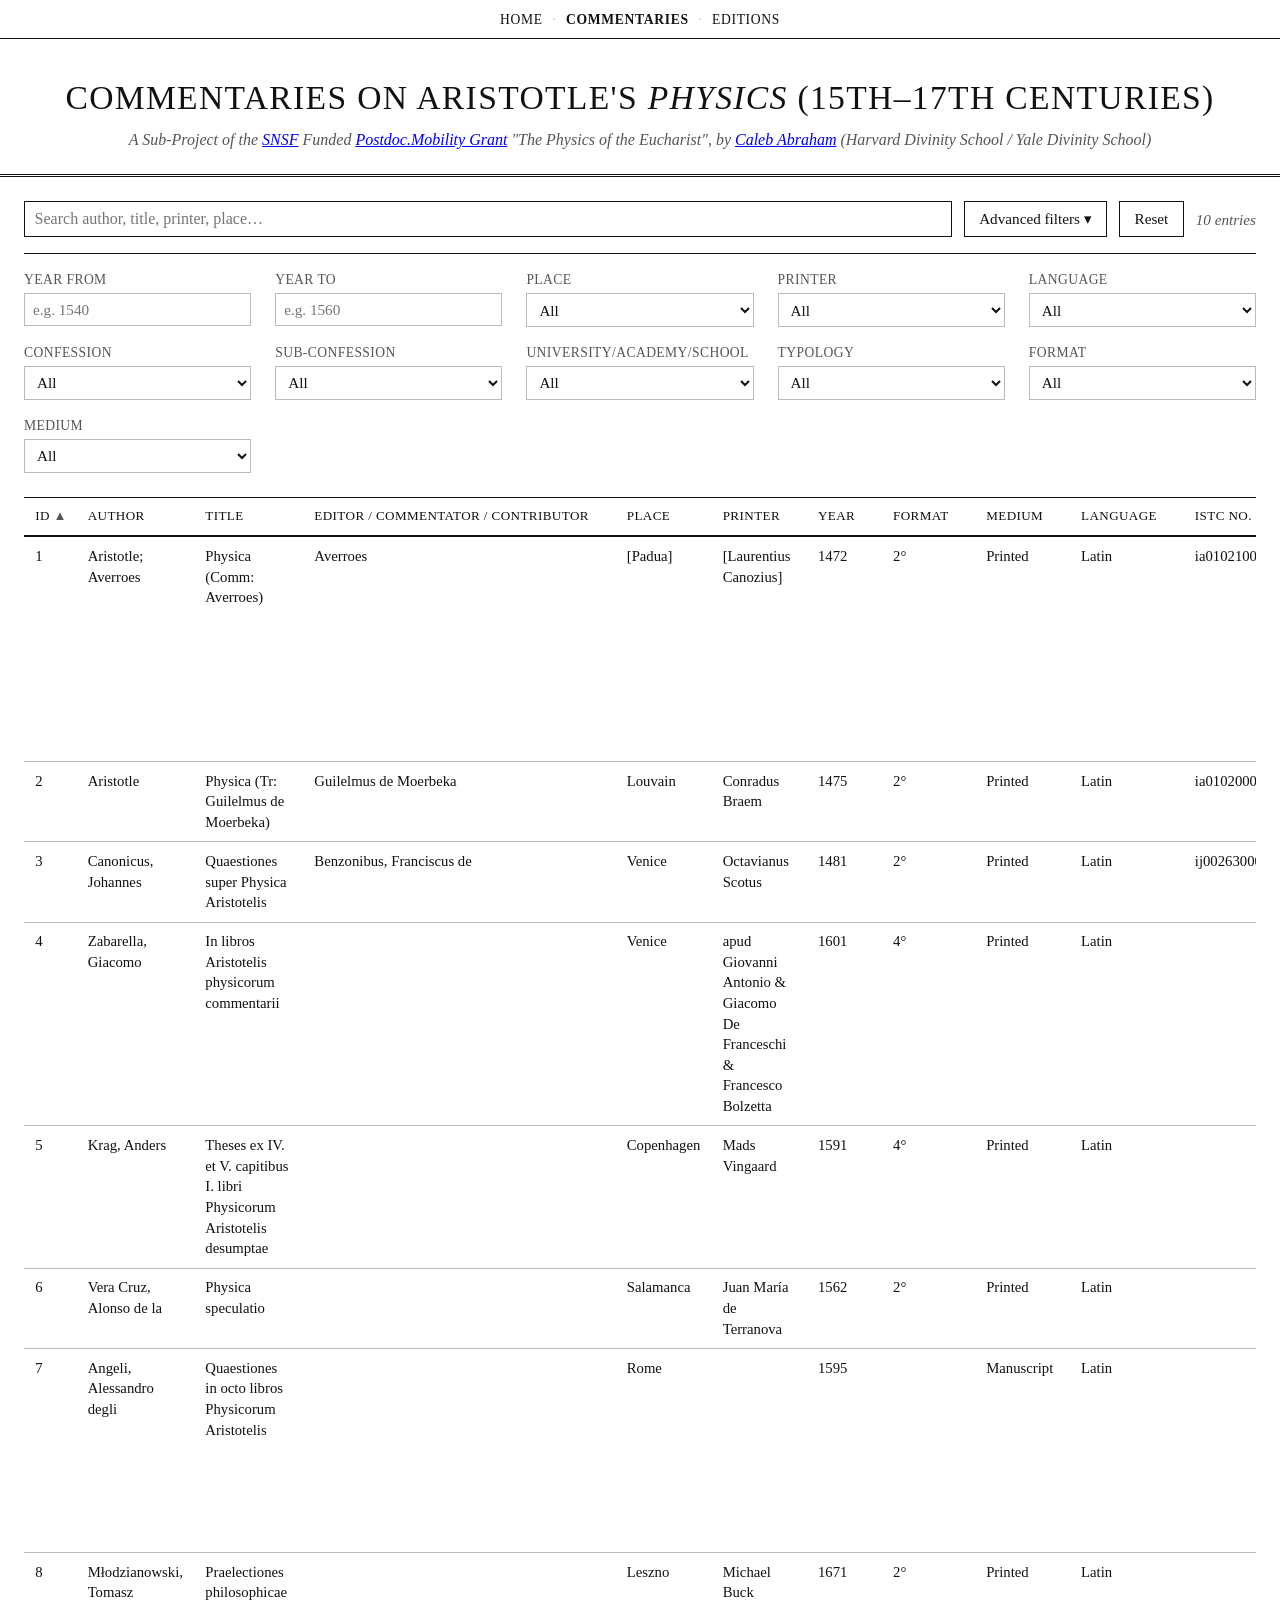
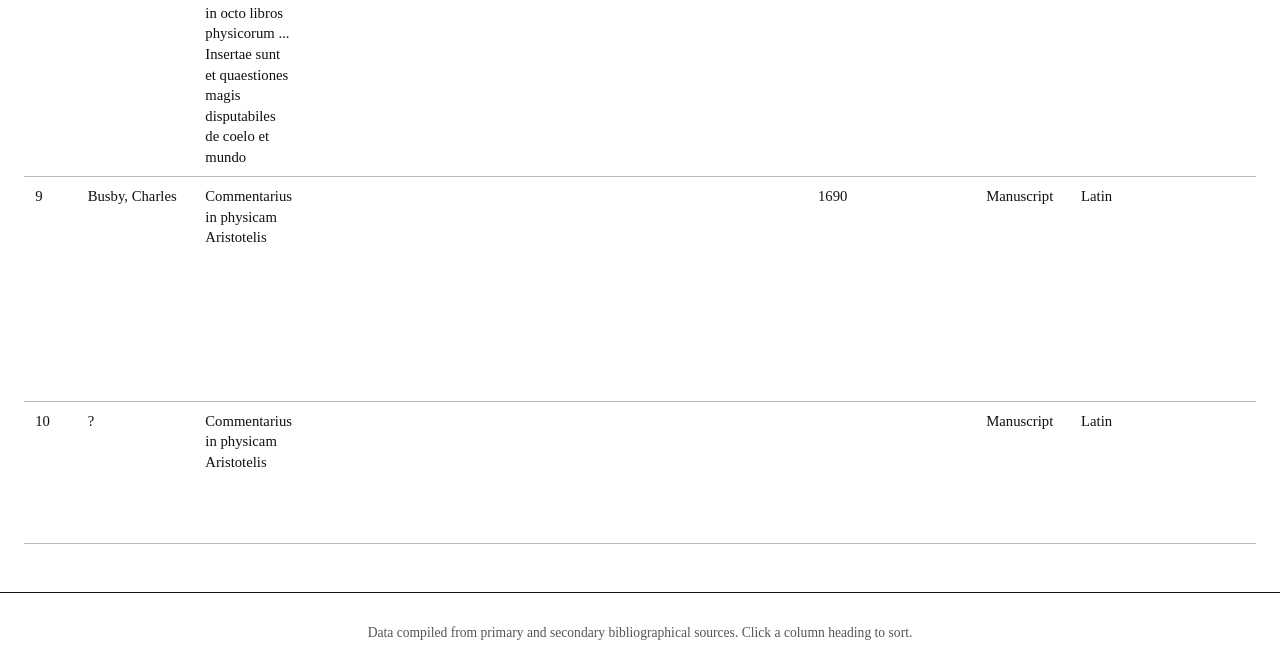
==== commentaries.html @ c19f4fed "Add files via upload" ====
<!DOCTYPE html>
<html lang="en">
<head>
<meta charset="UTF-8">
<meta name="viewport" content="width=device-width, initial-scale=1.0">
<title>Commentaries on Aristotle's Physics — Database</title>
<link rel="stylesheet" href="styles.css">
</head>
<body data-source="commentaries.json">

<nav class="site-nav" aria-label="Database navigation">
  <a href="index.html">Home</a>
  <span class="nav-sep">·</span>
  <span class="current" aria-current="page">Commentaries</span>
  <span class="nav-sep">·</span>
  <a href="editions.html">Editions</a>
</nav>

<header class="site-header">
  <h1>Commentaries on Aristotle's <em>Physics</em> (15th–17th centuries)</h1>
  <p class="subtitle">A Sub-Project of the <a href="https://www.snf.ch/en">SNSF</a> Funded <a href="https://www.snf.ch/en/XIZpfY3iVS5KRRoD/funding/careers/postdoc-mobility">Postdoc.Mobility Grant</a> "The Physics of the Eucharist", by <a href="https://orcid.org/0000-0002-2073-8390">Caleb Abraham</a> (Harvard Divinity School / Yale Divinity School)</p>
</header>

<main>

  <section class="controls" aria-label="Search and filter controls">

    <div class="search-row">
      <label for="search-box" class="visually-hidden">Search the catalogue</label>
      <input type="text" id="search-box" placeholder="Search author, title, printer, place…">
      <button id="toggle-filters" type="button" aria-expanded="false" aria-controls="filter-panel">
        Advanced filters ▾
      </button>
      <button id="reset-filters" type="button">Reset</button>
      <span class="result-count" id="result-count"></span>
    </div>

    <div class="filter-panel" id="filter-panel" hidden>

      <div class="filter-field">
        <label for="filter-year-min">Year from</label>
        <input type="number" id="filter-year-min" placeholder="e.g. 1540">
      </div>

      <div class="filter-field">
        <label for="filter-year-max">Year to</label>
        <input type="number" id="filter-year-max" placeholder="e.g. 1560">
      </div>

      <div class="filter-field">
        <label for="filter-place">Place</label>
        <select id="filter-place"><option value="">All</option></select>
      </div>

      <div class="filter-field">
        <label for="filter-printer">Printer</label>
        <select id="filter-printer"><option value="">All</option></select>
      </div>

      <div class="filter-field">
        <label for="filter-language">Language</label>
        <select id="filter-language"><option value="">All</option></select>
      </div>

      <div class="filter-field">
        <label for="filter-confession">Confession</label>
        <select id="filter-confession"><option value="">All</option></select>
      </div>

      <div class="filter-field">
        <label for="filter-subconfession">Sub-Confession</label>
        <select id="filter-subconfession"><option value="">All</option></select>
      </div>

      <div class="filter-field">
        <label for="filter-university">University/Academy/School</label>
        <select id="filter-university"><option value="">All</option></select>
      </div>

      <div class="filter-field">
        <label for="filter-typology">Typology</label>
        <select id="filter-typology"><option value="">All</option></select>
      </div>

      <div class="filter-field">
        <label for="filter-format">Format</label>
        <select id="filter-format"><option value="">All</option></select>
      </div>

      <div class="filter-field">
        <label for="filter-medium">Medium</label>
        <select id="filter-medium"><option value="">All</option></select>
      </div>

    </div>

  </section>

  <section class="table-wrapper" aria-label="Book catalogue">
    <table id="book-table">
      <thead>
        <tr id="table-head-row">
          <!-- populated by script.js -->
        </tr>
      </thead>
      <tbody id="table-body">
        <!-- populated by script.js -->
      </tbody>
    </table>
    <p id="no-results" hidden>No entries match the current search and filters.</p>
  </section>

</main>

<footer class="site-footer">
  <p>Data compiled from primary and secondary bibliographical sources. Click a column heading to sort.</p>
</footer>

<script src="script.js"></script>
</body>
</html>
---- styles.css ----
/* ============================================================
   Stylesheet
   Sober, black-and-white. Times New Roman.
   ============================================================ */

:root {
  --ink: #111111;
  --paper: #ffffff;
  --rule: #111111;
  --rule-light: #bbbbbb;
  --muted: #555555;
  --hover-bg: #f2f2f2;
}

* {
  box-sizing: border-box;
}

html, body {
  margin: 0;
  padding: 0;
  background: var(--paper);
  color: var(--ink);
  font-family: "Times New Roman", Times, "Liberation Serif", Georgia, serif;
}

body {
  font-size: 16px;
  line-height: 1.4;
}

.visually-hidden {
  position: absolute;
  width: 1px;
  height: 1px;
  overflow: hidden;
  clip: rect(0 0 0 0);
  white-space: nowrap;
}

/* ---------- Site navigation ---------- */

.site-nav {
  display: flex;
  justify-content: center;
  align-items: center;
  gap: 0.6rem;
  padding: 0.6rem 1rem;
  border-bottom: 1px solid var(--rule);
  font-size: 0.85rem;
  text-transform: uppercase;
  letter-spacing: 0.05em;
}

.site-nav a {
  color: var(--ink);
  text-decoration: none;
}

.site-nav a:hover {
  text-decoration: underline;
}

.site-nav .current {
  font-weight: bold;
}

.site-nav .nav-sep {
  color: var(--rule-light);
}

/* ---------- Header ---------- */

.site-header {
  border-bottom: 3px double var(--rule);
  padding: 2.2rem 2rem 1.4rem;
  text-align: center;
}

.site-header h1 {
  margin: 0;
  font-weight: normal;
  font-size: 2.1rem;
  letter-spacing: 0.04em;
  text-transform: uppercase;
}

.site-header .subtitle {
  margin: 0.5rem 0 0;
  font-style: italic;
  color: var(--muted);
  font-size: 1rem;
}

/* ---------- Main layout ---------- */

main {
  max-width: 1400px;
  margin: 0 auto;
  padding: 1.5rem 1.5rem 3rem;
}

/* ---------- Home page ---------- */

.home-main {
  max-width: 780px;
  margin: 0 auto;
  padding: 2.5rem 1.5rem 3rem;
}

.home-intro {
  font-size: 1.05rem;
  line-height: 1.6;
  text-align: center;
  margin-bottom: 2.5rem;
}

.database-links {
  display: grid;
  grid-template-columns: 1fr 1fr;
  gap: 1.5rem;
}

.database-card {
  display: flex;
  flex-direction: column;
  gap: 0.6rem;
  border: 1px solid var(--rule);
  padding: 1.6rem 1.5rem;
  text-decoration: none;
  color: var(--ink);
}

.database-card:hover {
  background: var(--hover-bg);
}

.database-card h2 {
  margin: 0;
  font-weight: normal;
  text-transform: uppercase;
  letter-spacing: 0.04em;
  font-size: 1.2rem;
  border-bottom: 1px solid var(--rule-light);
  padding-bottom: 0.5rem;
}

.database-card p {
  margin: 0;
  font-size: 0.95rem;
  line-height: 1.5;
  flex-grow: 1;
}

.card-cta {
  font-style: italic;
  font-size: 0.9rem;
  color: var(--muted);
}

@media (max-width: 640px) {
  .database-links {
    grid-template-columns: 1fr;
  }
}

/* ---------- Controls ---------- */

.controls {
  margin-bottom: 1.5rem;
}

.search-row {
  display: flex;
  flex-wrap: wrap;
  align-items: center;
  gap: 0.75rem;
  border-bottom: 1px solid var(--rule);
  padding-bottom: 1rem;
}

#search-box {
  flex: 1 1 320px;
  font-family: inherit;
  font-size: 1rem;
  padding: 0.5rem 0.6rem;
  border: 1px solid var(--rule);
  background: var(--paper);
  color: var(--ink);
}

button {
  font-family: inherit;
  font-size: 0.95rem;
  background: var(--paper);
  color: var(--ink);
  border: 1px solid var(--rule);
  padding: 0.5rem 0.9rem;
  cursor: pointer;
}

button:hover {
  background: var(--hover-bg);
}

.result-count {
  margin-left: auto;
  font-style: italic;
  color: var(--muted);
  font-size: 0.95rem;
  white-space: nowrap;
}

.filter-panel {
  display: grid;
  grid-template-columns: repeat(auto-fill, minmax(200px, 1fr));
  gap: 1rem 1.5rem;
  padding-top: 1rem;
}

.filter-field {
  display: flex;
  flex-direction: column;
  gap: 0.25rem;
}

.filter-field label {
  font-size: 0.85rem;
  text-transform: uppercase;
  letter-spacing: 0.03em;
  color: var(--muted);
}

.filter-field input,
.filter-field select {
  font-family: inherit;
  font-size: 0.95rem;
  padding: 0.4rem 0.5rem;
  border: 1px solid var(--rule-light);
  background: var(--paper);
  color: var(--ink);
}

/* ---------- Table ---------- */

.table-wrapper {
  overflow-x: auto;
  border-top: 1px solid var(--rule);
}

table {
  border-collapse: collapse;
  width: 100%;
  min-width: 1600px;
}

thead th {
  position: sticky;
  top: 0;
  background: var(--paper);
  border-bottom: 2px solid var(--rule);
  text-align: left;
  padding: 0.6rem 0.7rem;
  font-weight: normal;
  text-transform: uppercase;
  font-size: 0.82rem;
  letter-spacing: 0.03em;
  cursor: pointer;
  white-space: nowrap;
  user-select: none;
}

thead th:hover {
  background: var(--hover-bg);
}

thead th .arrow {
  display: inline-block;
  width: 0.9em;
  color: var(--muted);
}

tbody td {
  border-bottom: 1px solid var(--rule-light);
  padding: 0.55rem 0.7rem;
  vertical-align: top;
  font-size: 0.92rem;
}

tbody tr:hover {
  background: var(--hover-bg);
}

tbody td.notes-cell,
tbody td.title-cell {
  max-width: 320px;
}

tbody td a {
  color: var(--ink);
  text-decoration: underline;
}

#no-results {
  text-align: center;
  padding: 2rem 0;
  font-style: italic;
  color: var(--muted);
}

/* ---------- Footer ---------- */

.site-footer {
  border-top: 1px solid var(--rule);
  padding: 1rem 2rem;
  text-align: center;
  font-size: 0.85rem;
  color: var(--muted);
}

/* ---------- Responsive ---------- */

@media (max-width: 700px) {
  .site-header h1 {
    font-size: 1.5rem;
  }
  .search-row {
    flex-direction: column;
    align-items: stretch;
  }
  .result-count {
    margin-left: 0;
  }
}
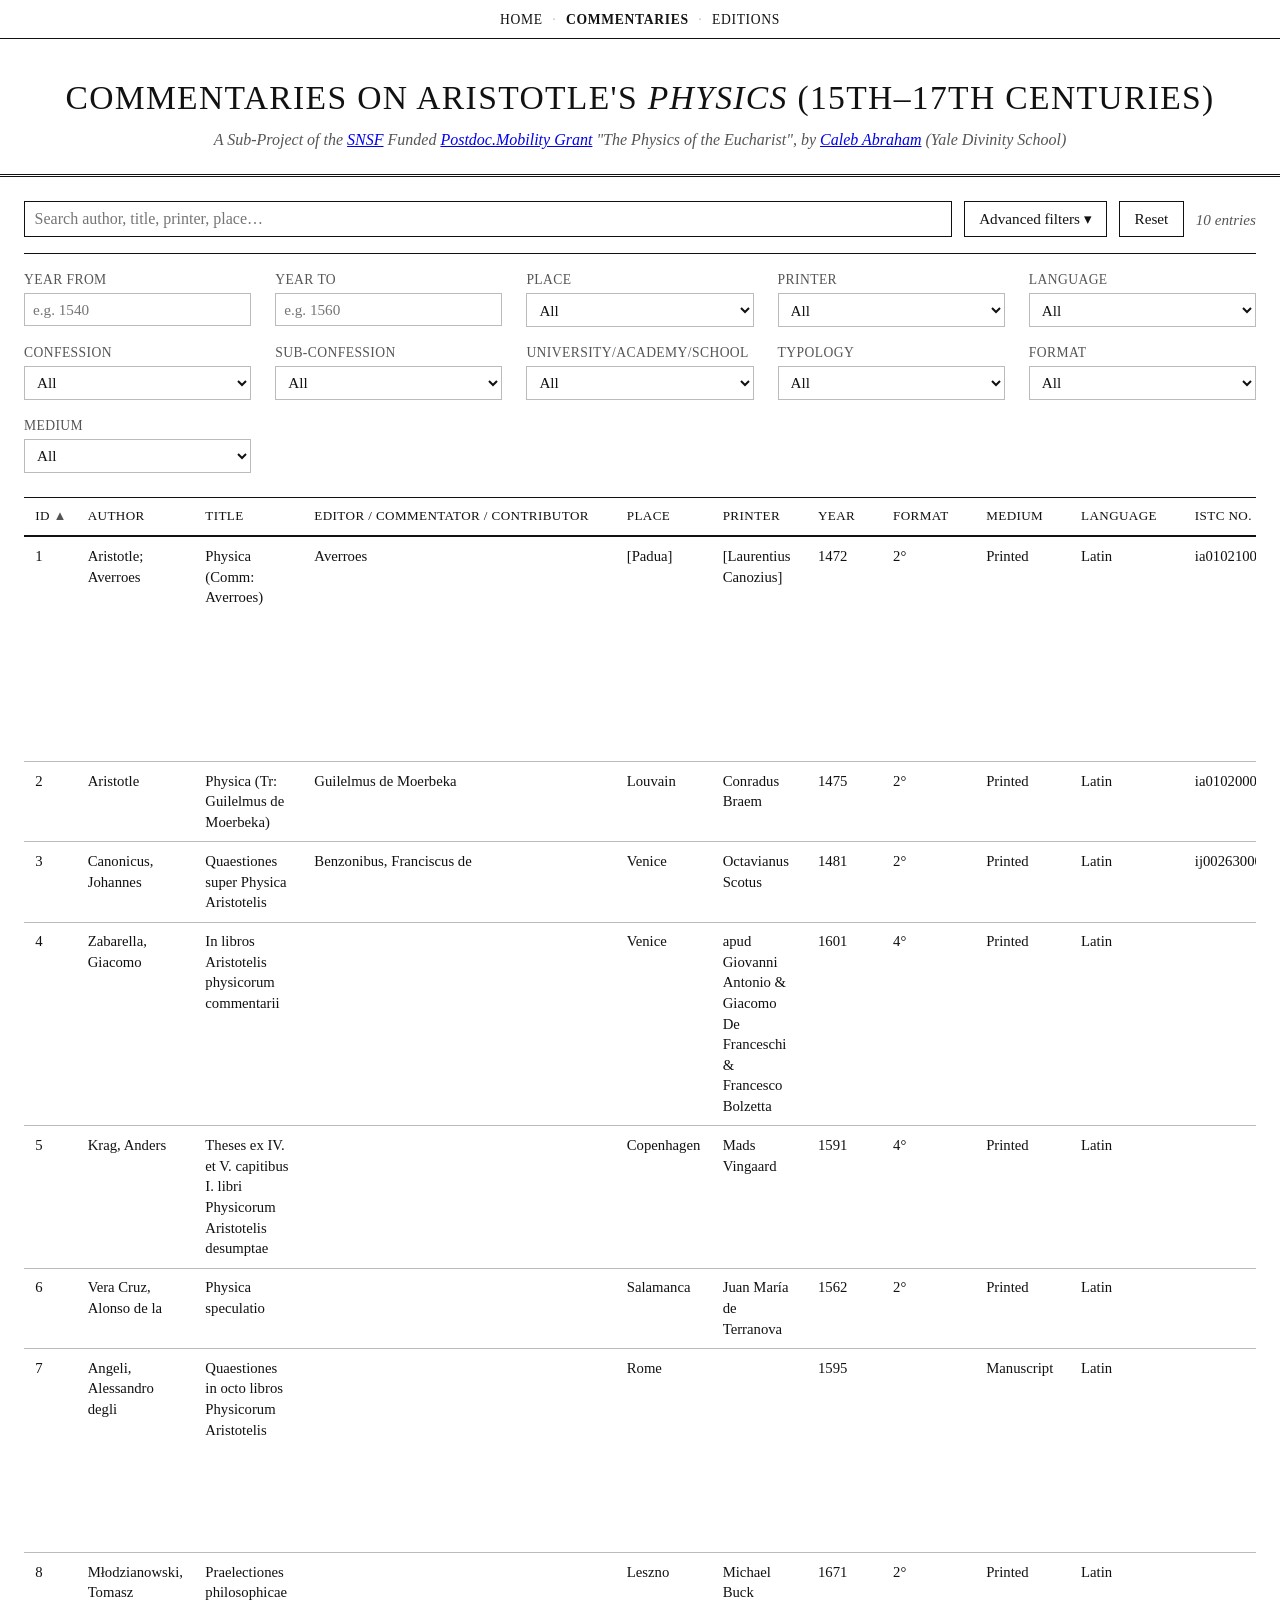
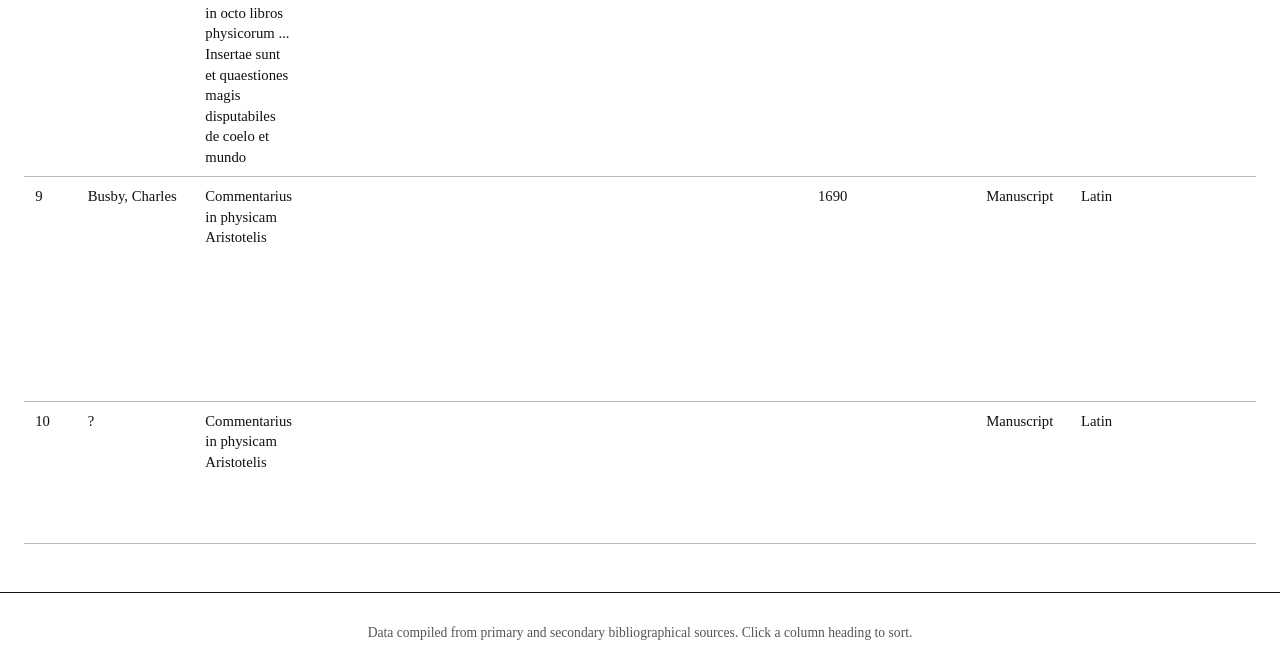
==== commit 8e485a8e: "Update commentaries.html" ====
--- a/commentaries.html
+++ b/commentaries.html
@@ -18,7 +18,7 @@
 
 <header class="site-header">
   <h1>Commentaries on Aristotle's <em>Physics</em> (15th–17th centuries)</h1>
-  <p class="subtitle">A Sub-Project of the <a href="https://www.snf.ch/en">SNSF</a> Funded <a href="https://www.snf.ch/en/XIZpfY3iVS5KRRoD/funding/careers/postdoc-mobility">Postdoc.Mobility Grant</a> "The Physics of the Eucharist", by <a href="https://orcid.org/0000-0002-2073-8390">Caleb Abraham</a> (Harvard Divinity School / Yale Divinity School)</p>
+  <p class="subtitle">A Sub-Project of the <a href="https://www.snf.ch/en">SNSF</a> Funded <a href="https://www.snf.ch/en/XIZpfY3iVS5KRRoD/funding/careers/postdoc-mobility">Postdoc.Mobility Grant</a> "The Physics of the Eucharist", by <a href="https://orcid.org/0000-0002-2073-8390">Caleb Abraham</a> (Yale Divinity School)</p>
 </header>
 
 <main>
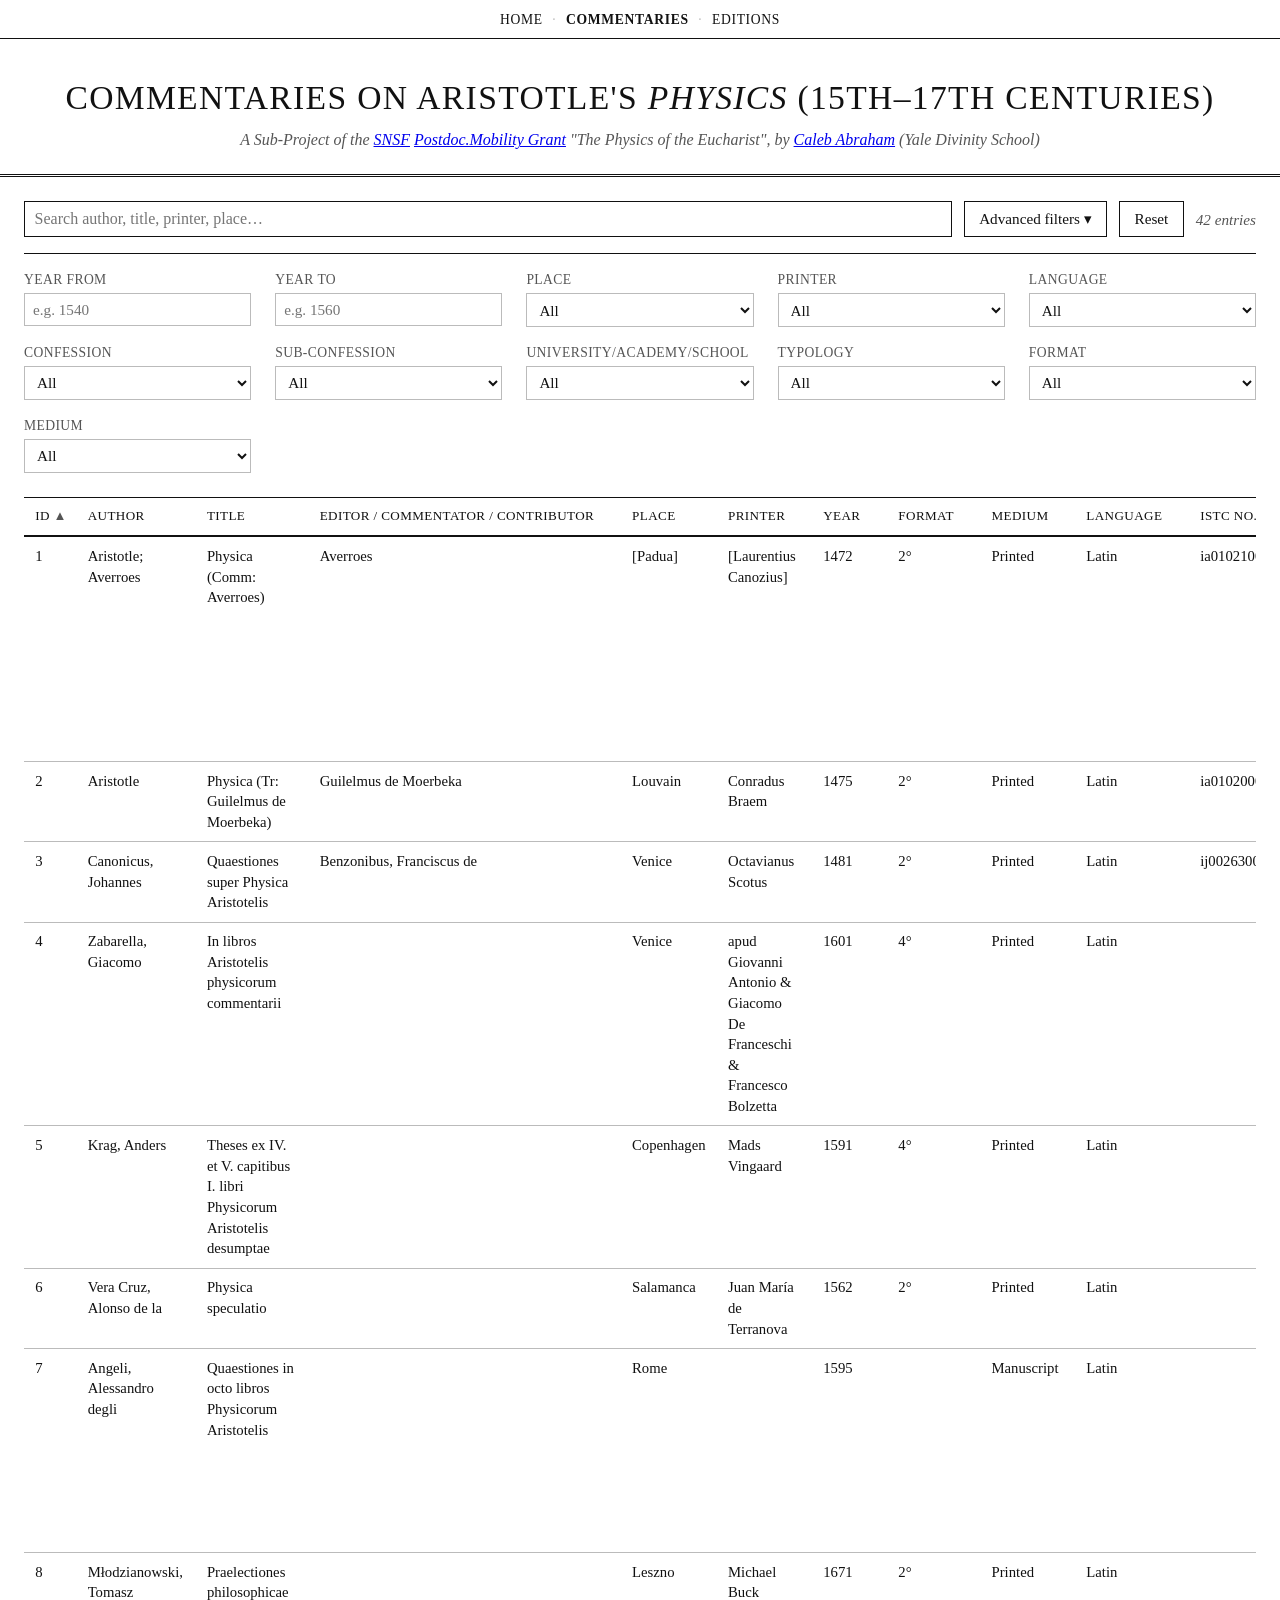
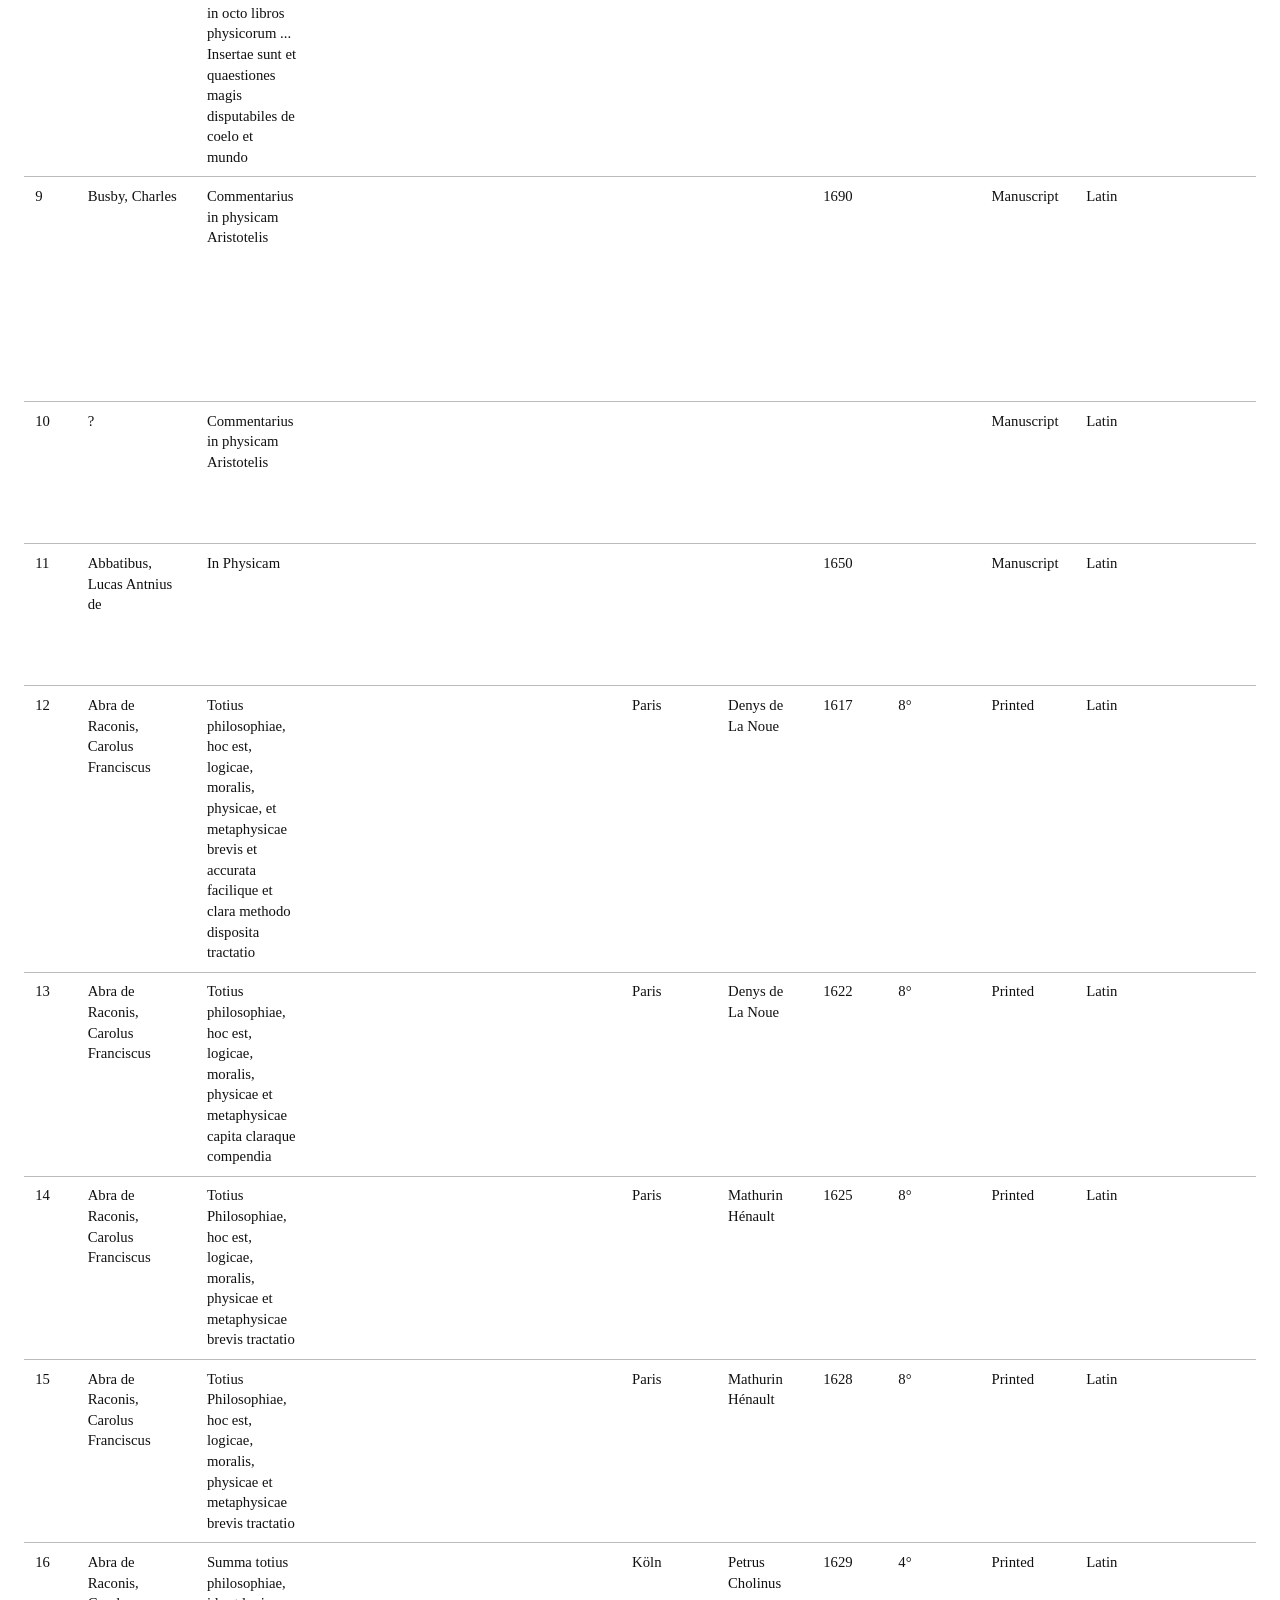
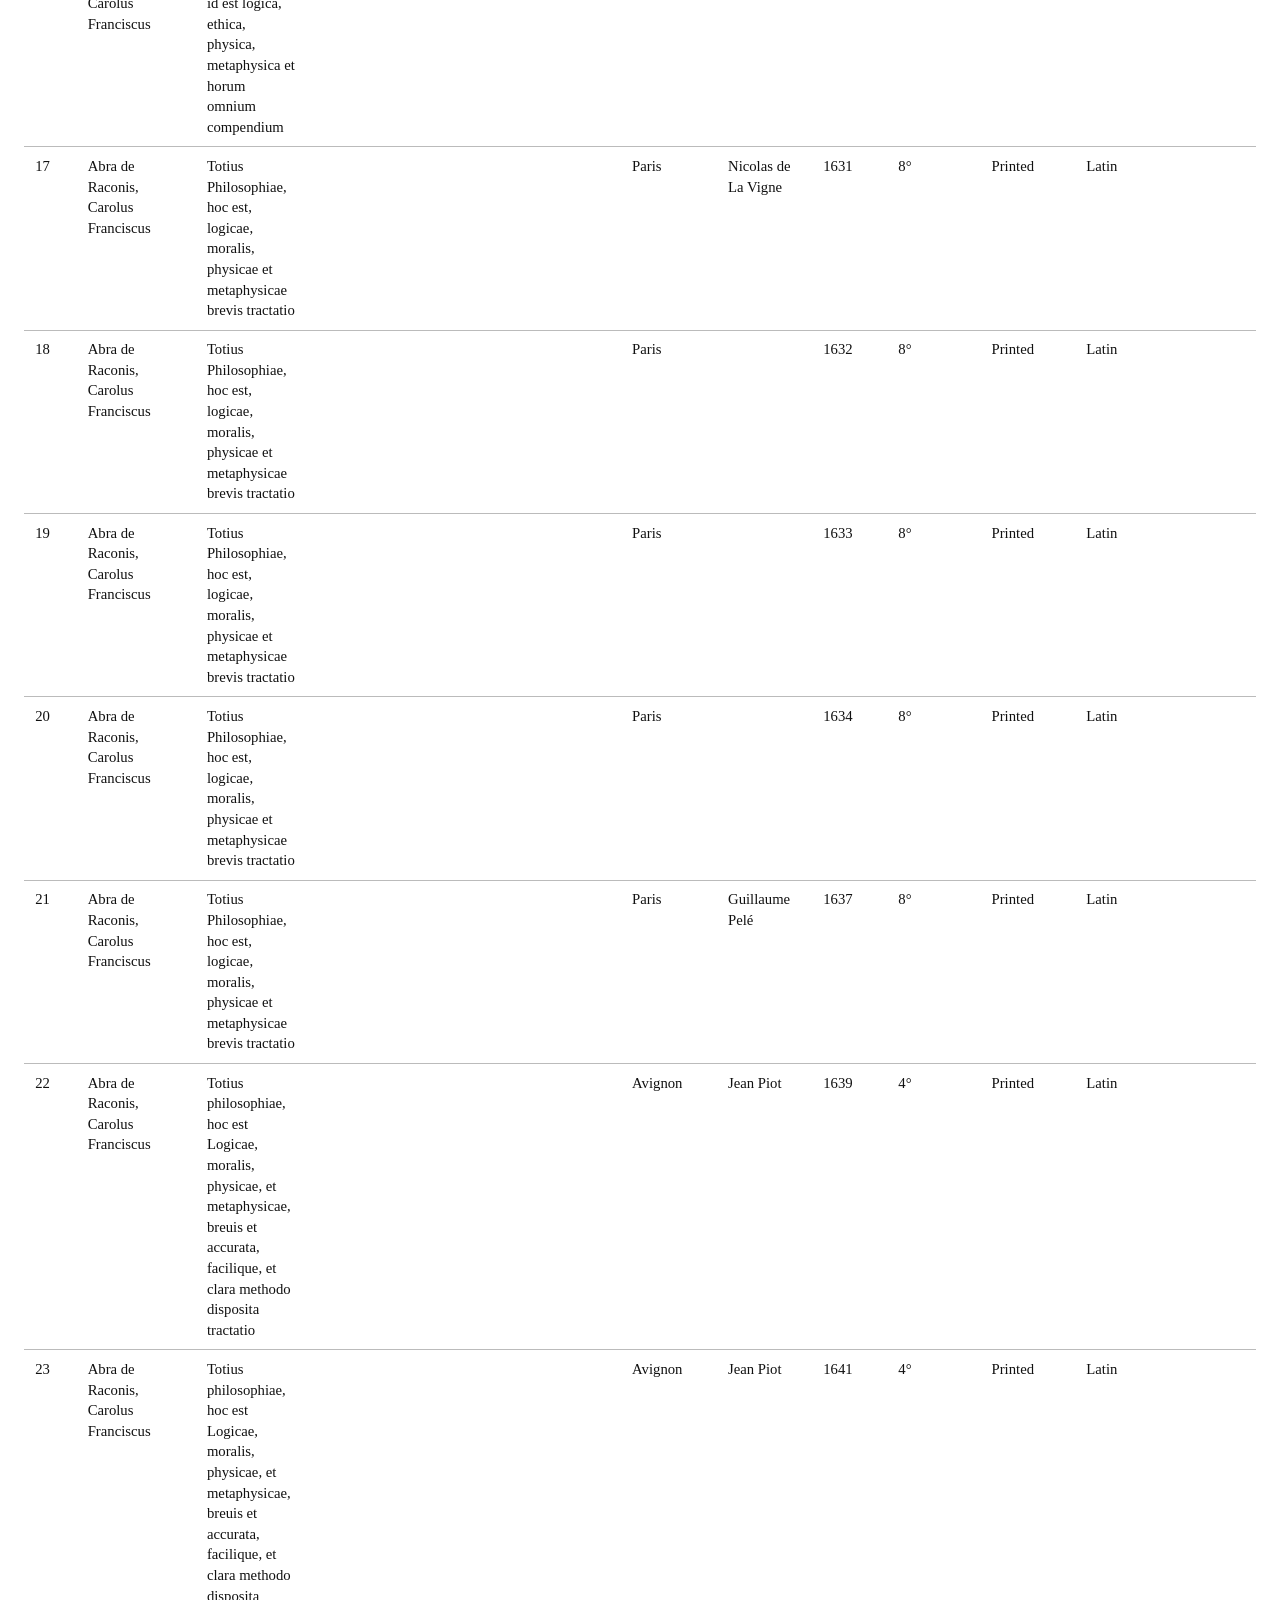
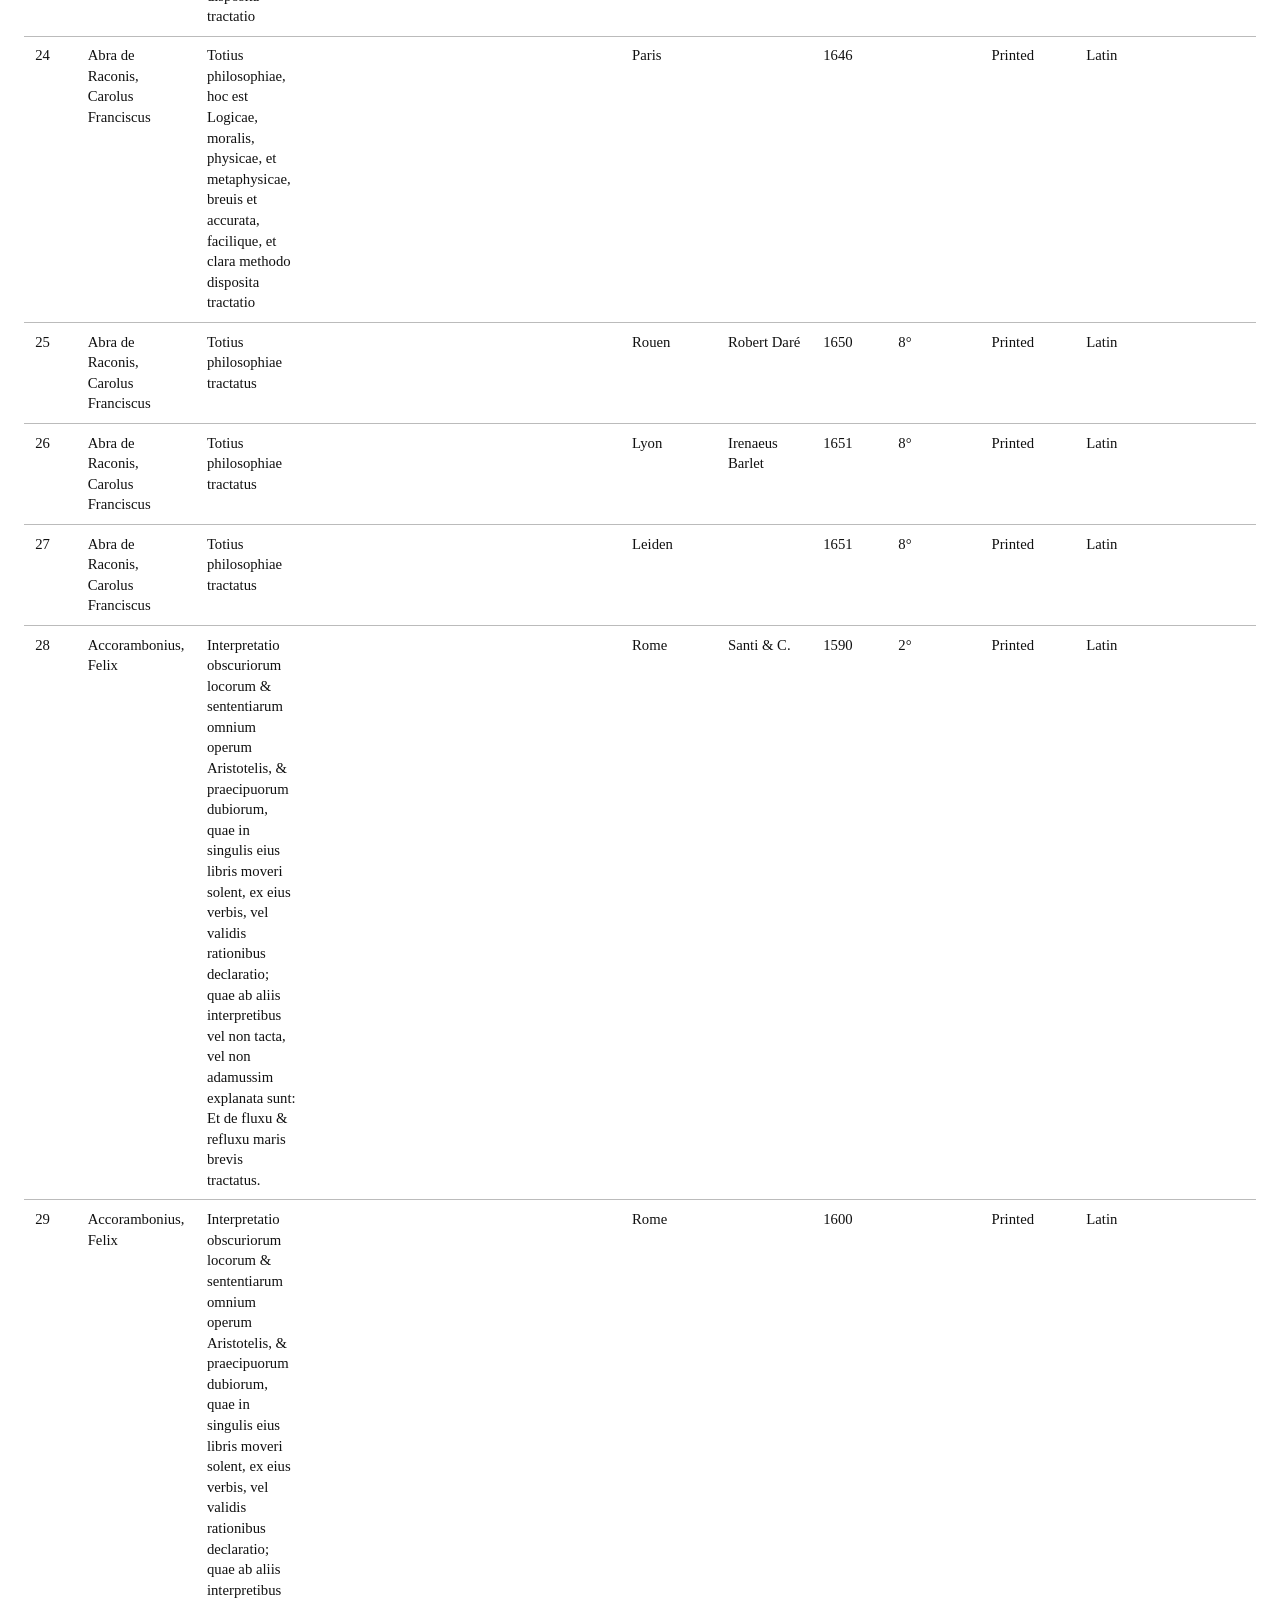
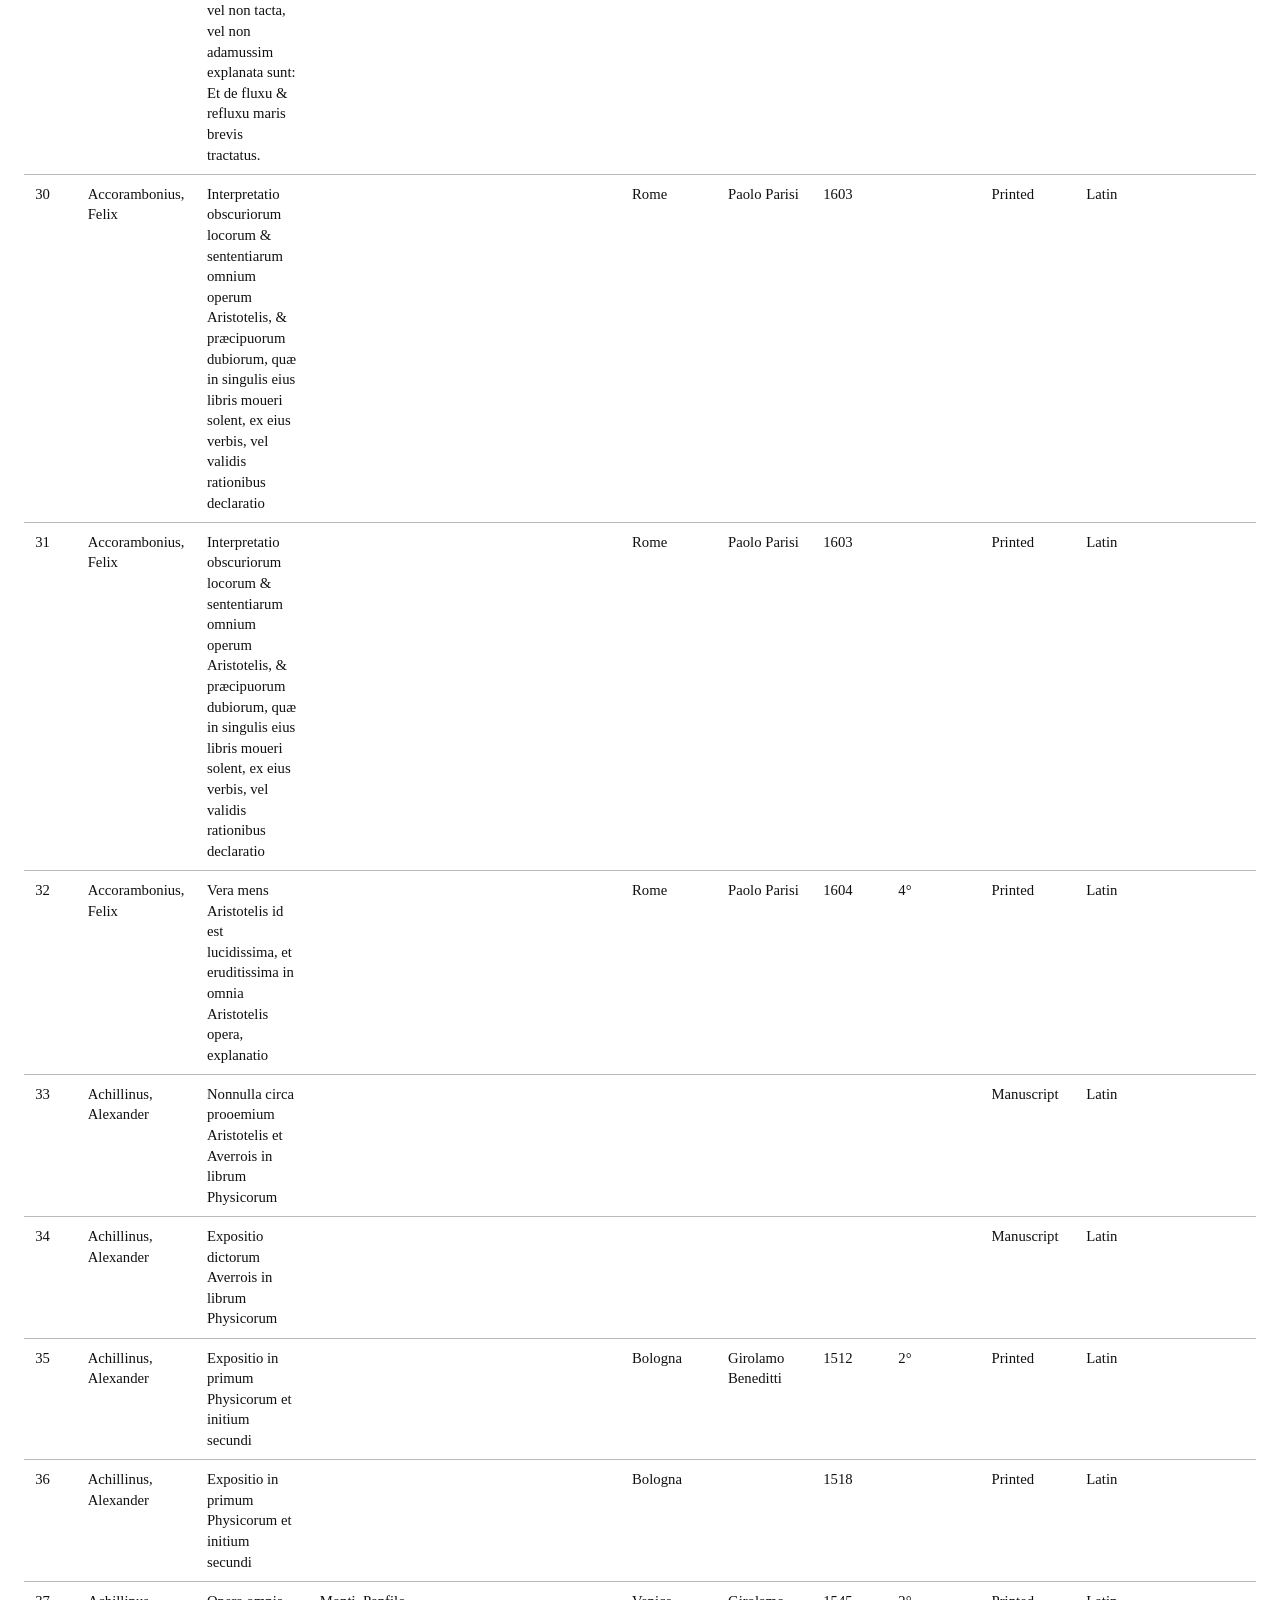
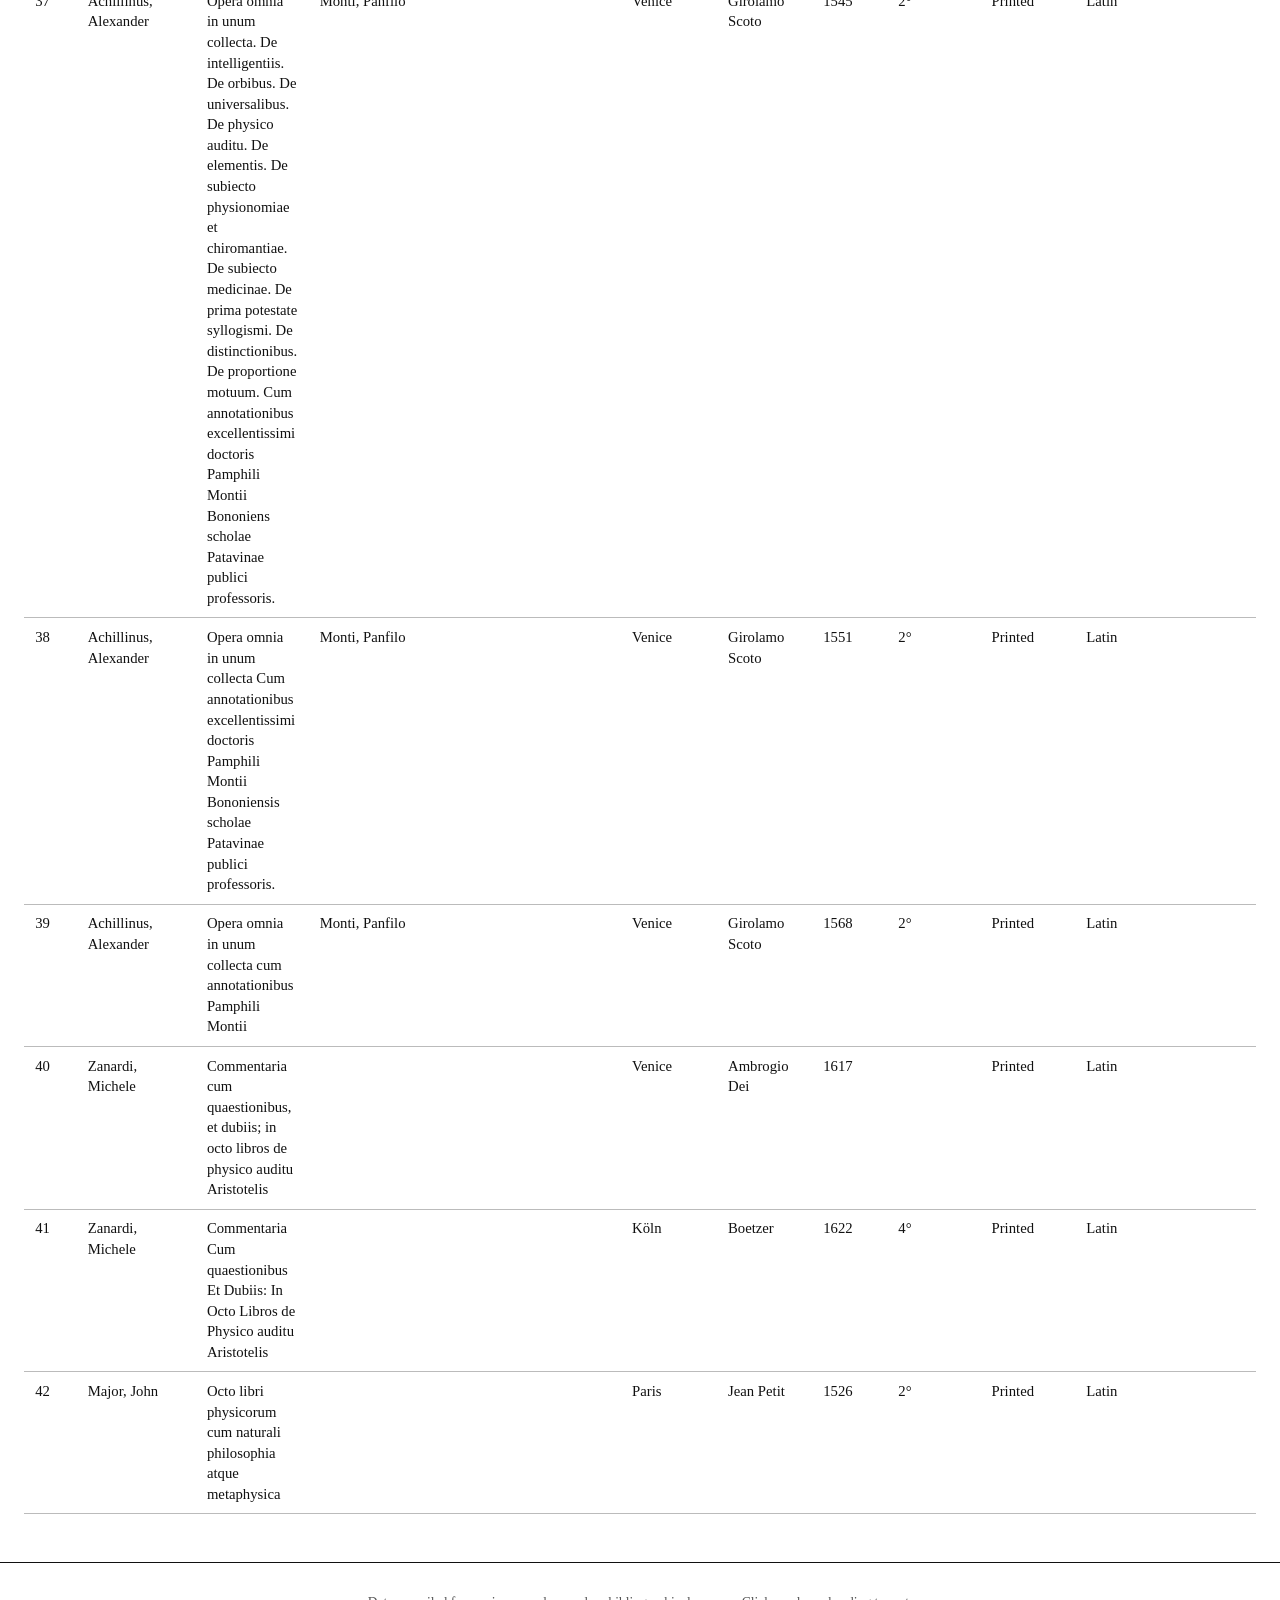
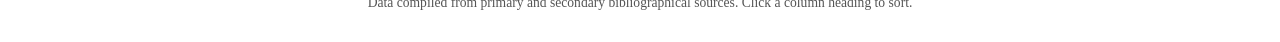
==== commit 3dd57088: "Update commentaries.html" ====
--- a/commentaries.html
+++ b/commentaries.html
@@ -18,7 +18,7 @@
 
 <header class="site-header">
   <h1>Commentaries on Aristotle's <em>Physics</em> (15th–17th centuries)</h1>
-  <p class="subtitle">A Sub-Project of the <a href="https://www.snf.ch/en">SNSF</a> Funded <a href="https://www.snf.ch/en/XIZpfY3iVS5KRRoD/funding/careers/postdoc-mobility">Postdoc.Mobility Grant</a> "The Physics of the Eucharist", by <a href="https://orcid.org/0000-0002-2073-8390">Caleb Abraham</a> (Yale Divinity School)</p>
+  <p class="subtitle">A Sub-Project of the <a href="https://www.snf.ch/en">SNSF</a> <a href="https://www.snf.ch/en/XIZpfY3iVS5KRRoD/funding/careers/postdoc-mobility">Postdoc.Mobility Grant</a> "The Physics of the Eucharist", by <a href="https://orcid.org/0000-0002-2073-8390">Caleb Abraham</a> (Yale Divinity School)</p>
 </header>
 
 <main>
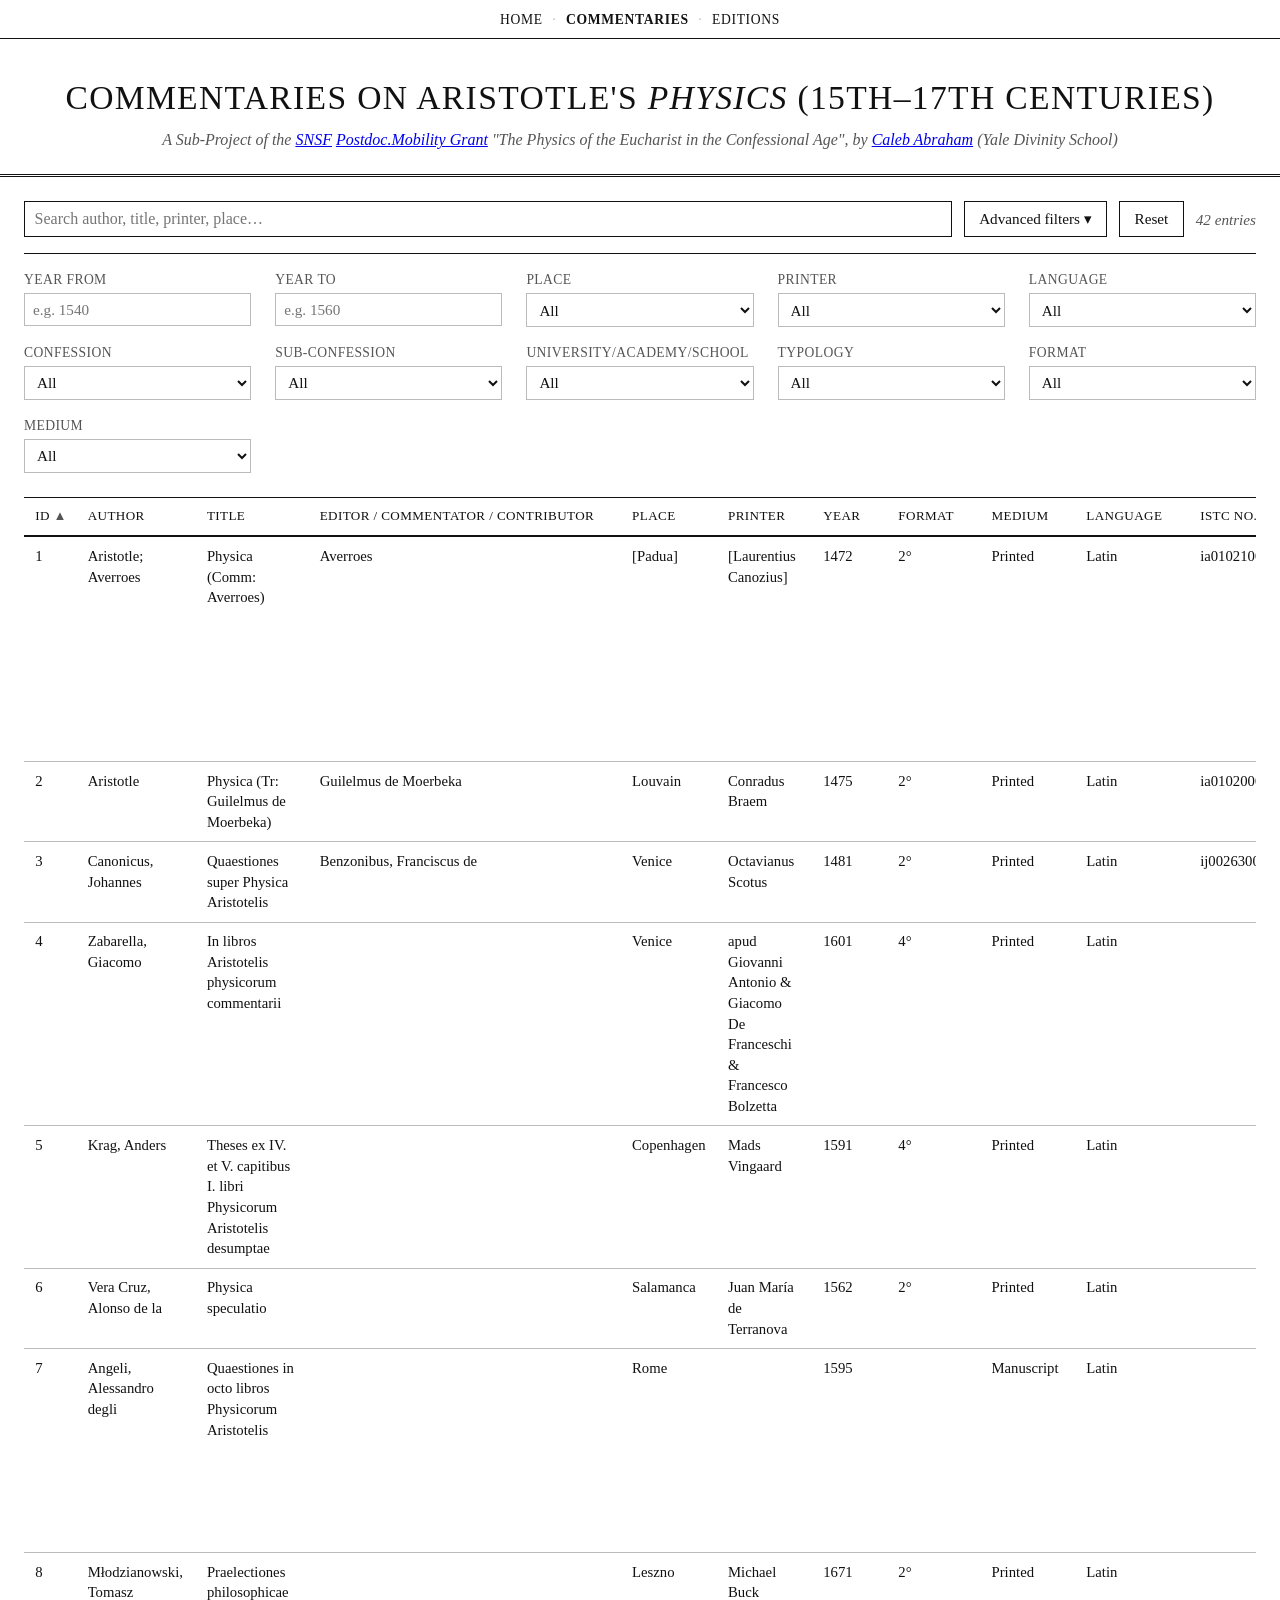
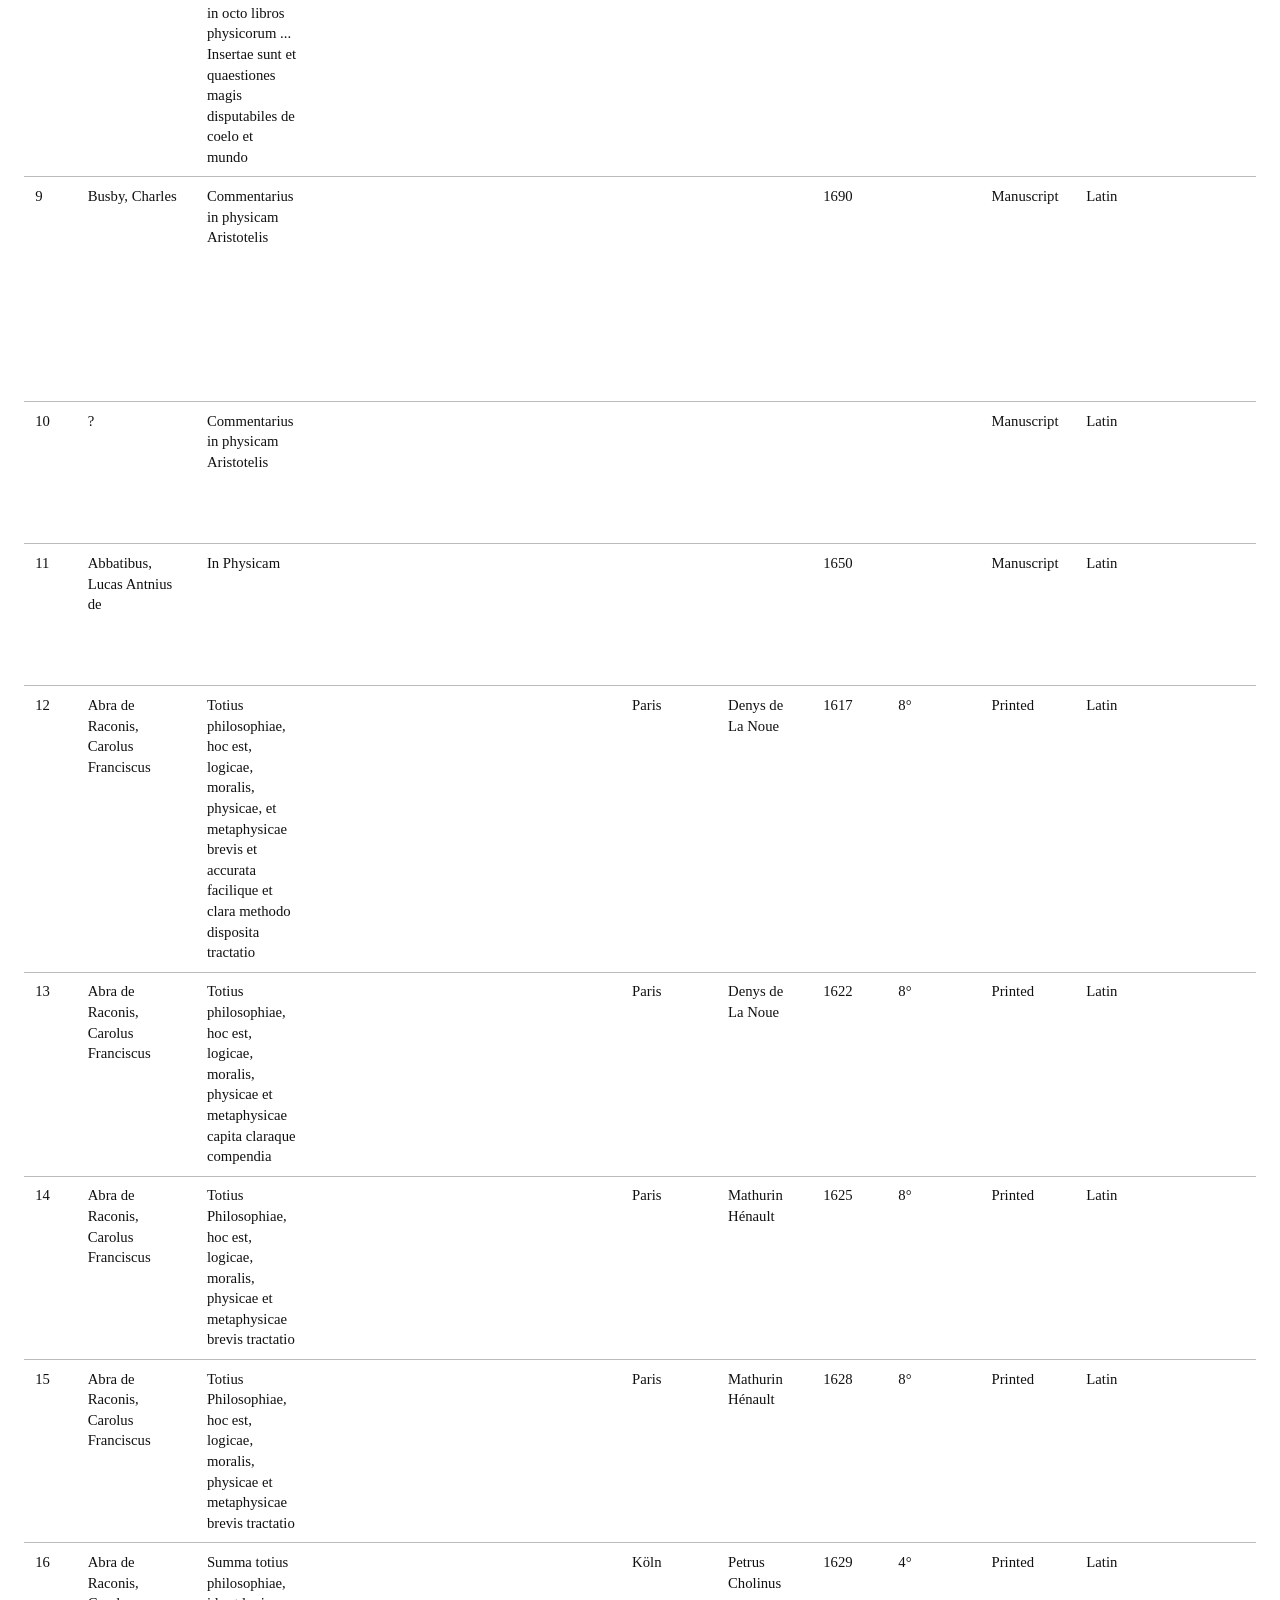
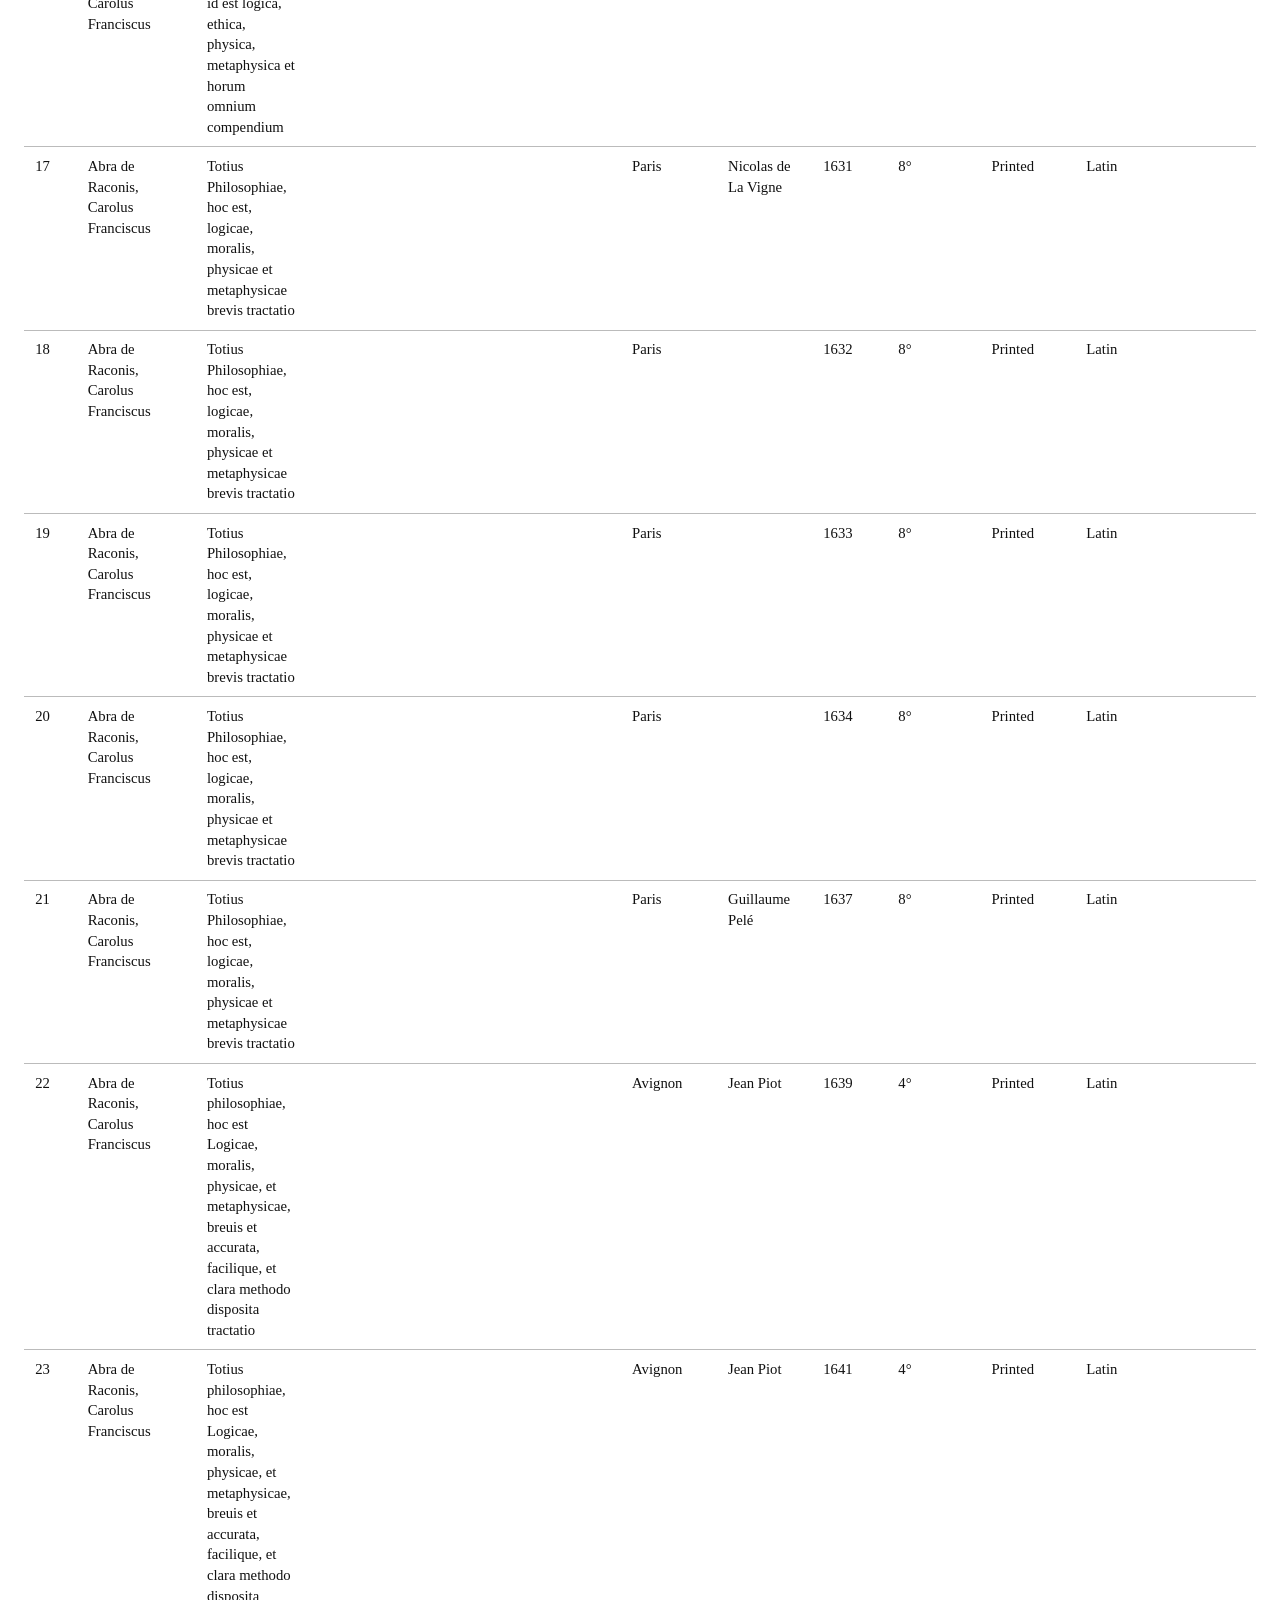
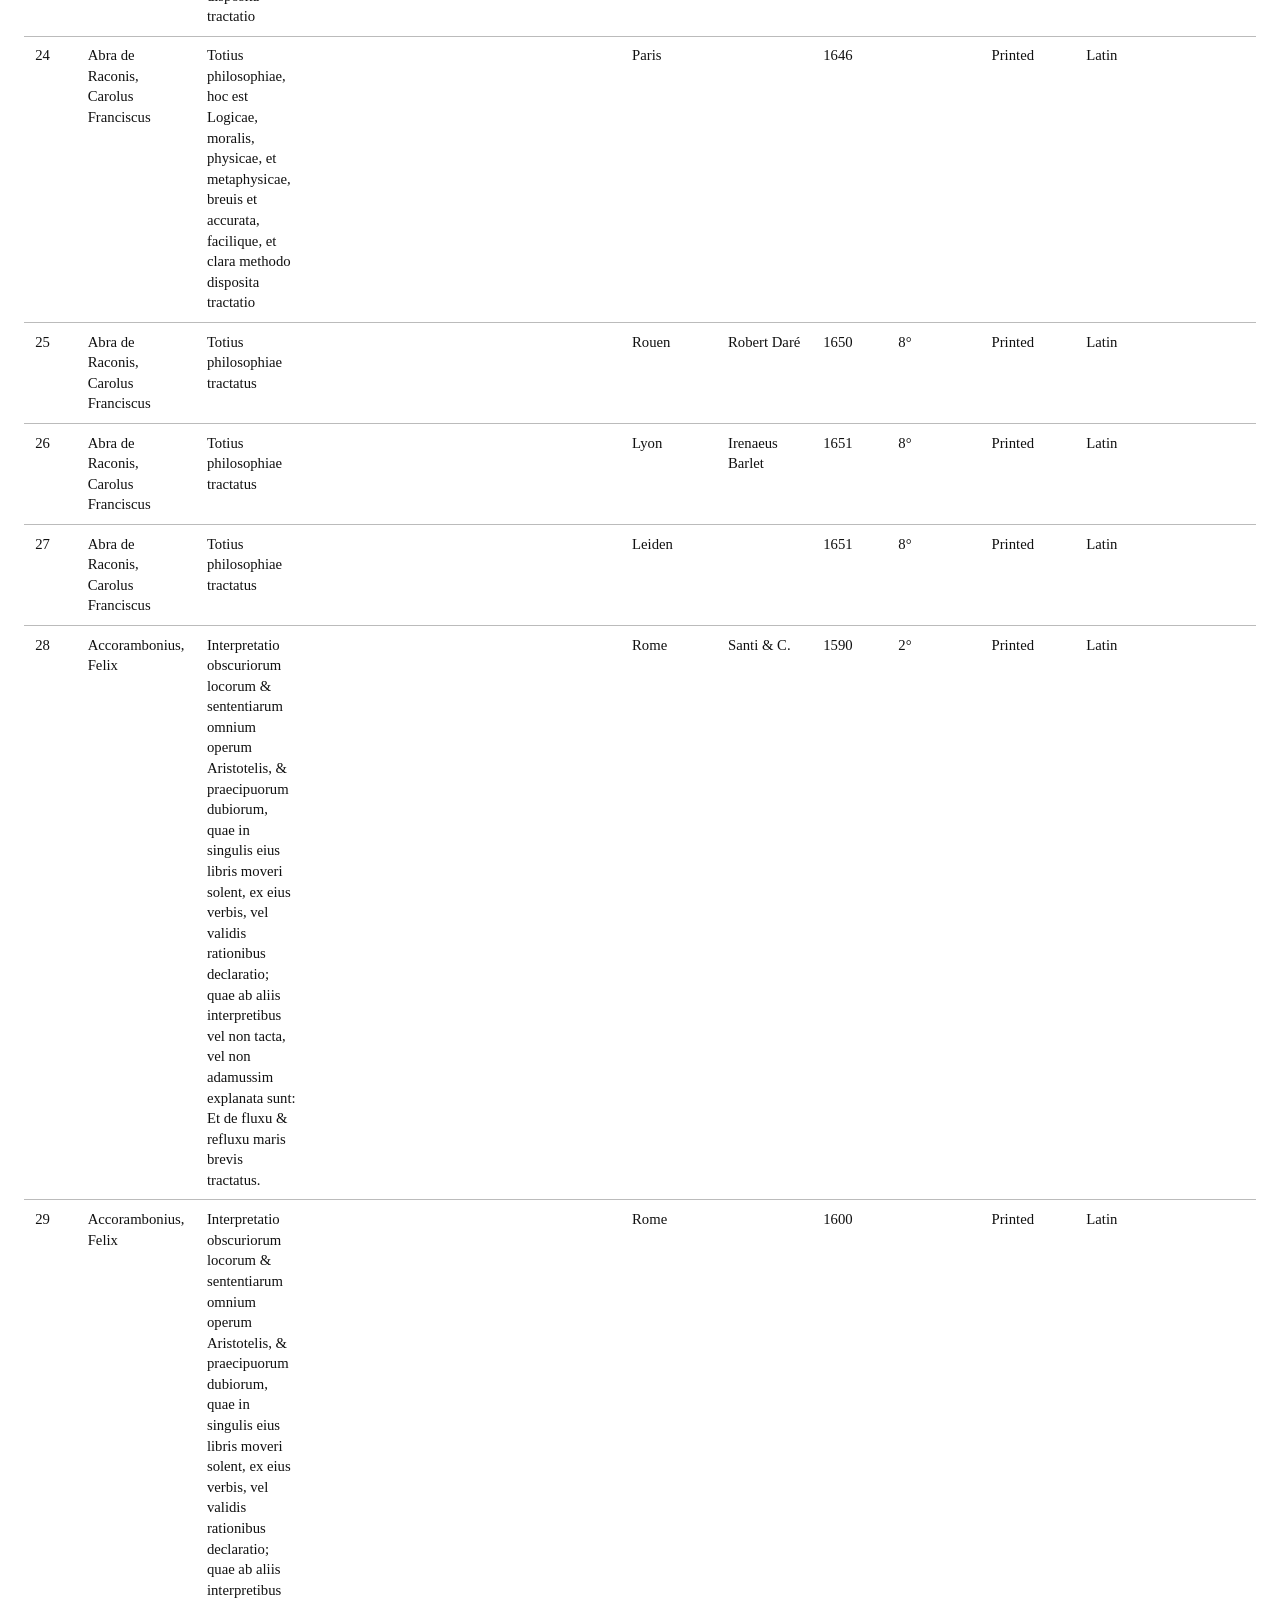
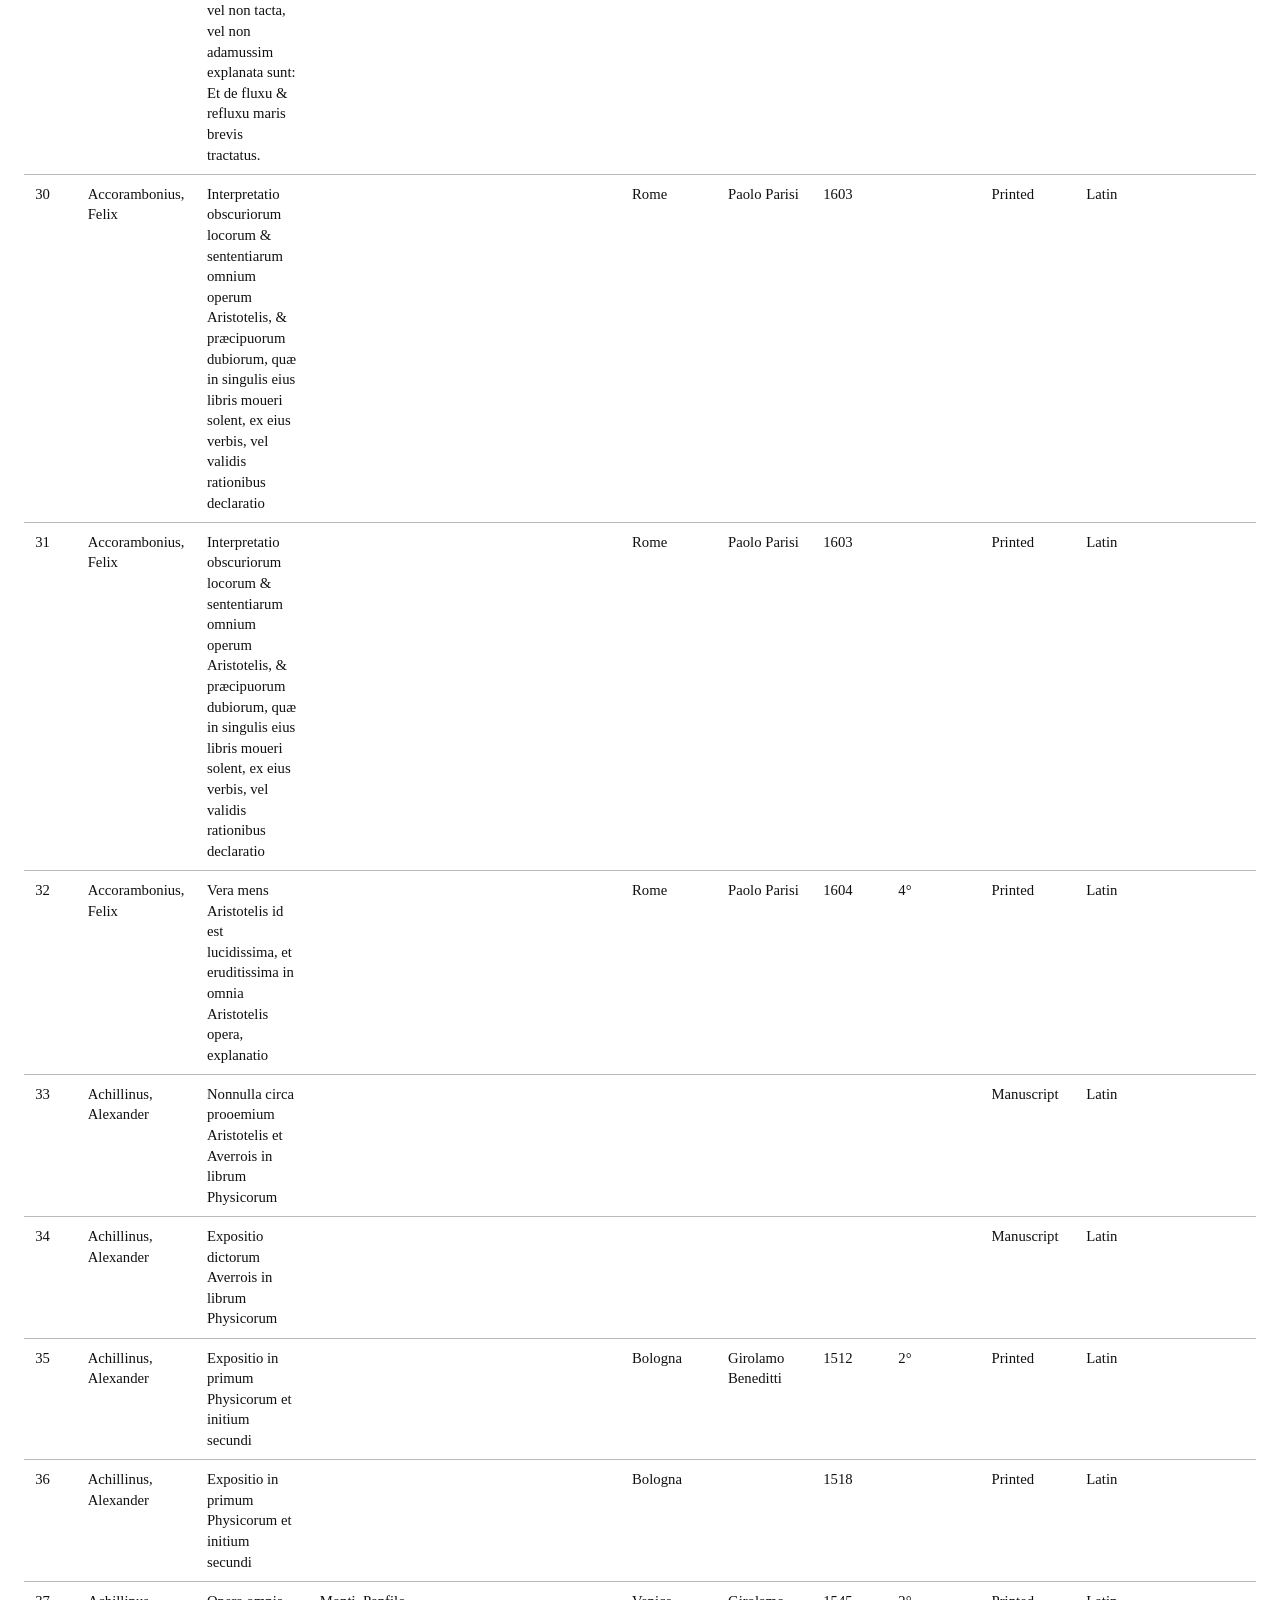
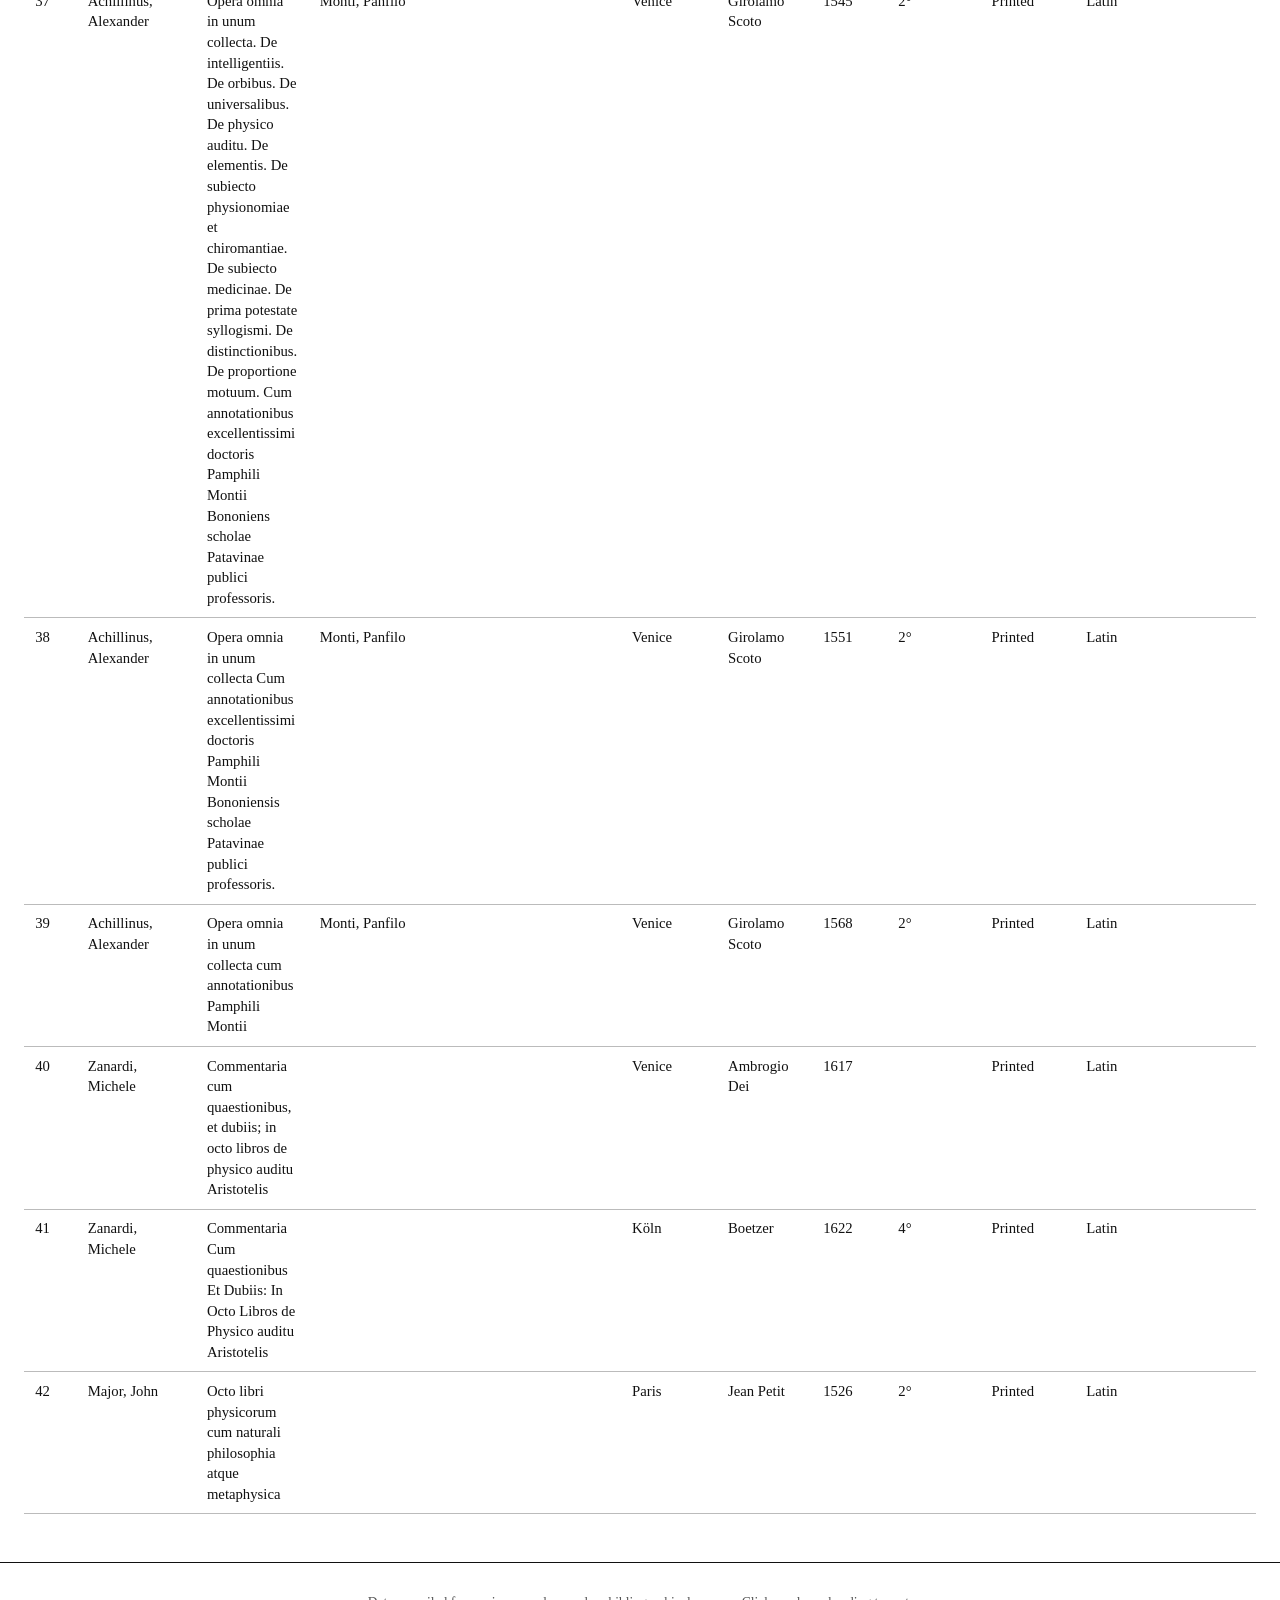
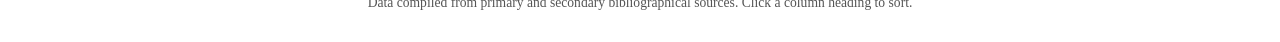
==== commit affb28c4: "Update commentaries.html" ====
--- a/commentaries.html
+++ b/commentaries.html
@@ -18,7 +18,7 @@
 
 <header class="site-header">
   <h1>Commentaries on Aristotle's <em>Physics</em> (15th–17th centuries)</h1>
-  <p class="subtitle">A Sub-Project of the <a href="https://www.snf.ch/en">SNSF</a> <a href="https://www.snf.ch/en/XIZpfY3iVS5KRRoD/funding/careers/postdoc-mobility">Postdoc.Mobility Grant</a> "The Physics of the Eucharist", by <a href="https://orcid.org/0000-0002-2073-8390">Caleb Abraham</a> (Yale Divinity School)</p>
+  <p class="subtitle">A Sub-Project of the <a href="https://www.snf.ch/en">SNSF</a> <a href="https://www.snf.ch/en/XIZpfY3iVS5KRRoD/funding/careers/postdoc-mobility">Postdoc.Mobility Grant</a> "The Physics of the Eucharist in the Confessional Age", by <a href="https://orcid.org/0000-0002-2073-8390">Caleb Abraham</a> (Yale Divinity School)</p>
 </header>
 
 <main>
